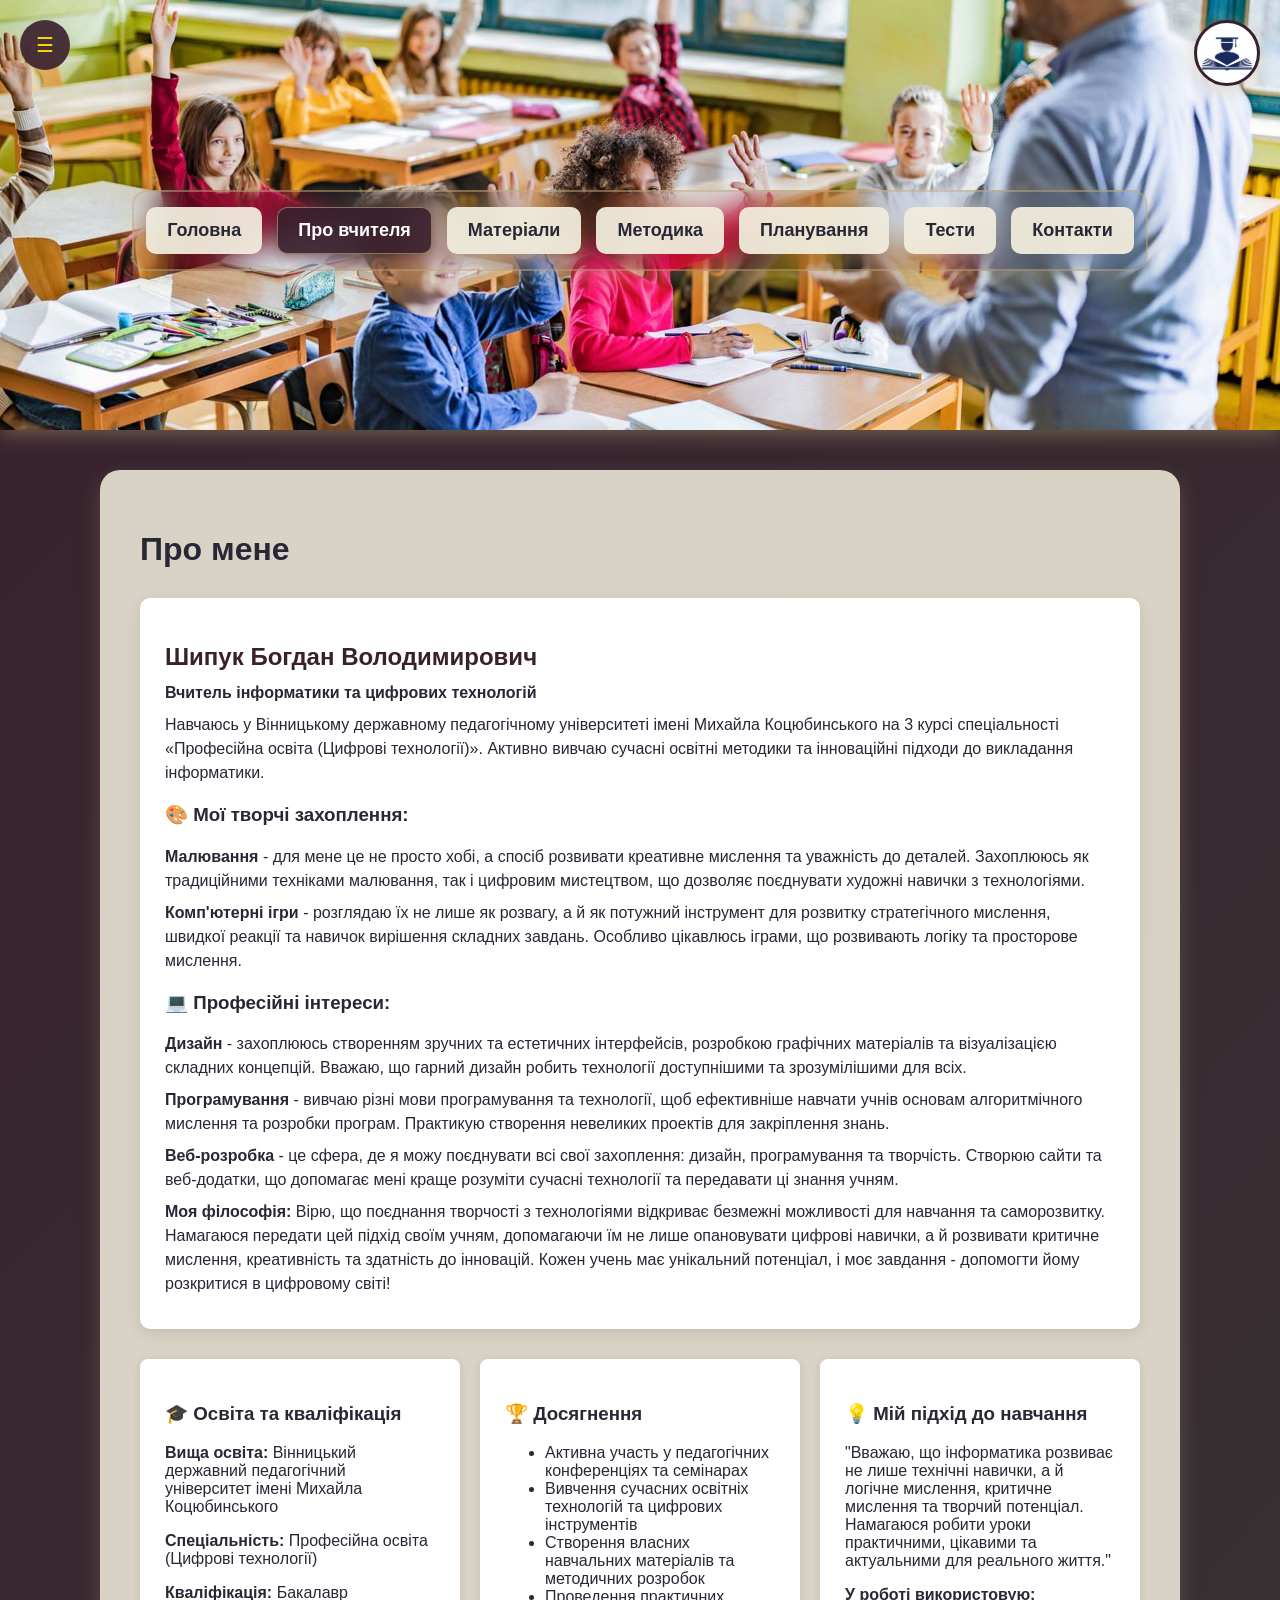
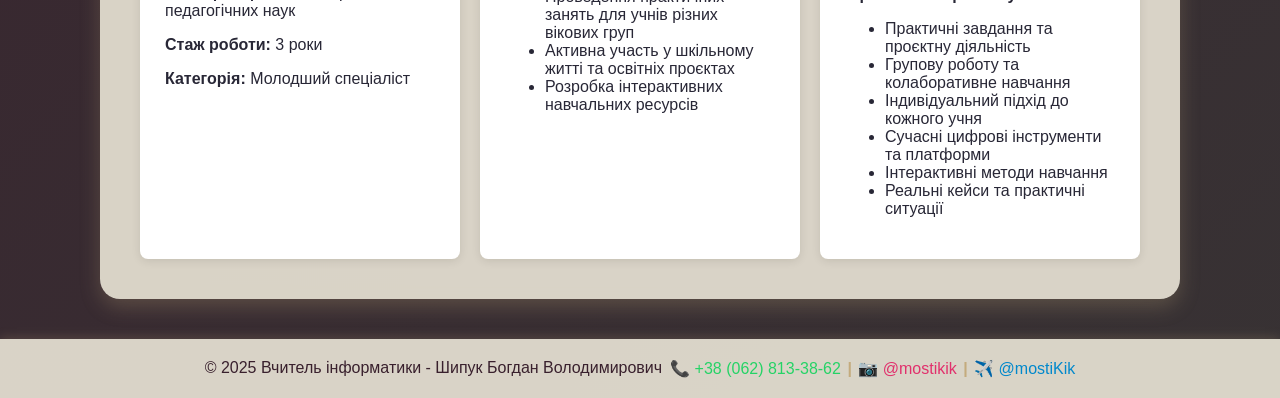
==== about.html @ 73296c1c "Add files via upload" ====
<!DOCTYPE html>
<html lang="uk">
<head>
    <meta charset="UTF-8">
    <meta name="viewport" content="width=device-width,initial-scale=1">
    <title>Про вчителя</title>
    <link rel="stylesheet" href="style.css">
    <link rel="icon" type="image/png" href="images/icon.png">
</head>
<body>

<button class="menu-toggle" id="menuToggle">☰</button>

<header id="mainHeader">
  <div class="container">
    <nav>
      <ul class="menu">
        <li><a href="index.html">Головна</a></li>
        <li><a href="about.html" class="active">Про вчителя</a></li>
        <li><a href="materials.html">Матеріали</a></li>
        <li><a href="methodology.html">Методика</a></li>
        <li><a href="planning.html">Планування</a></li>
        <li><a href="tests.html">Тести</a></li>
        <li><a href="contacts.html">Контакти</a></li>
      </ul>
    </nav>
  </div>
</header>

<main class="container" id="mainContent">
  <h1>Про мене</h1>
  
  <!-- Основний блок про вчителя -->
  <div class="teacher-preview">
    <div class="teacher-info">
      <h2>Шипук Богдан Володимирович</h2>
      <p><strong>Вчитель інформатики та цифрових технологій</strong></p>
      <p>Навчаюсь у Вінницькому державному педагогічному університеті імені Михайла Коцюбинського на 3 курсі спеціальності «Професійна освіта (Цифрові технології)». Активно вивчаю сучасні освітні методики та інноваційні підходи до викладання інформатики.</p>
      
      <h3>🎨 Мої творчі захоплення:</h3>
      <p><strong>Малювання</strong> - для мене це не просто хобі, а спосіб розвивати креативне мислення та уважність до деталей. Захоплююсь як традиційними техніками малювання, так і цифровим мистецтвом, що дозволяє поєднувати художні навички з технологіями.</p>
      
      <p><strong>Комп'ютерні ігри</strong> - розглядаю їх не лише як розвагу, а й як потужний інструмент для розвитку стратегічного мислення, швидкої реакції та навичок вирішення складних завдань. Особливо цікавлюсь іграми, що розвивають логіку та просторове мислення.</p>
      
      <h3>💻 Професійні інтереси:</h3>
      <p><strong>Дизайн</strong> - захоплююсь створенням зручних та естетичних інтерфейсів, розробкою графічних матеріалів та візуалізацією складних концепцій. Вважаю, що гарний дизайн робить технології доступнішими та зрозумілішими для всіх.</p>
      
      <p><strong>Програмування</strong> - вивчаю різні мови програмування та технології, щоб ефективніше навчати учнів основам алгоритмічного мислення та розробки програм. Практикую створення невеликих проектів для закріплення знань.</p>
      
      <p><strong>Веб-розробка</strong> - це сфера, де я можу поєднувати всі свої захоплення: дизайн, програмування та творчість. Створюю сайти та веб-додатки, що допомагає мені краще розуміти сучасні технології та передавати ці знання учням.</p>
      
      <p><strong>Моя філософія:</strong> Вірю, що поєднання творчості з технологіями відкриває безмежні можливості для навчання та саморозвитку. Намагаюся передати цей підхід своїм учням, допомагаючи їм не лише опановувати цифрові навички, а й розвивати критичне мислення, креативність та здатність до інновацій. Кожен учень має унікальний потенціал, і моє завдання - допомогти йому розкритися в цифровому світі!</p>
    </div>
  </div>

  <div class="about-grid">
    <div class="about-item">
      <h3>🎓 Освіта та кваліфікація</h3>
      <p><strong>Вища освіта:</strong> Вінницький державний педагогічний університет імені Михайла Коцюбинського</p>
      <p><strong>Спеціальність:</strong> Професійна освіта (Цифрові технології)</p>
      <p><strong>Кваліфікація:</strong> Бакалавр педагогічних наук</p>
      <p><strong>Стаж роботи:</strong> 3 роки</p>
      <p><strong>Категорія:</strong> Молодший спеціаліст</p>
    </div>

    <div class="about-item">
      <h3>🏆 Досягнення</h3>
      <ul>
        <li>Активна участь у педагогічних конференціях та семінарах</li>
        <li>Вивчення сучасних освітніх технологій та цифрових інструментів</li>
        <li>Створення власних навчальних матеріалів та методичних розробок</li>
        <li>Проведення практичних занять для учнів різних вікових груп</li>
        <li>Активна участь у шкільному житті та освітніх проєктах</li>
        <li>Розробка інтерактивних навчальних ресурсів</li>
      </ul>
    </div>

    <div class="about-item">
      <h3>💡 Мій підхід до навчання</h3>
      <p>"Вважаю, що інформатика розвиває не лише технічні навички, а й логічне мислення, критичне мислення та творчий потенціал. Намагаюся робити уроки практичними, цікавими та актуальними для реального життя."</p>
      <p><strong>У роботі використовую:</strong></p>
      <ul>
        <li>Практичні завдання та проєктну діяльність</li>
        <li>Групову роботу та колаборативне навчання</li>
        <li>Індивідуальний підхід до кожного учня</li>
        <li>Сучасні цифрові інструменти та платформи</li>
        <li>Інтерактивні методи навчання</li>
        <li>Реальні кейси та практичні ситуації</li>
      </ul>
    </div>
  </div>
</main>

<footer class="footer">
  <div class="footer-content">
    <div class="footer-text">© 2025 Вчитель інформатики - Шипук Богдан Володимирович</div>
    <div class="social-links">
      <a href="tel:+380628133862" class="social-link">📞 +38 (062) 813-38-62</a>
      <span class="contact-separator">|</span>
      <a href="https://instagram.com/mostikik" class="social-link" target="_blank">📷 @mostikik</a>
      <span class="contact-separator">|</span>
      <a href="https://t.me/mostiKik" class="social-link telegram" target="_blank">✈️ @mostiKik</a>
    </div>
  </div>
</footer>

<script src="script.js"></script>
</body>
</html>
---- style.css ----
/* Загальні стилі */
body {
  margin: 0;
  font-family: "Poppins", sans-serif;
  color: #282736;
  background: linear-gradient(135deg, #39202D, #373836, #636D64, #C4AB7D);
  background-size: 400% 400%;
  animation: gradientMove 15s ease infinite;
}

@keyframes gradientMove {
  0% { background-position: 0% 50%; }
  50% { background-position: 100% 50%; }
  100% { background-position: 0% 50%; }
}

/* Шапка */
header {
  text-align: center;
  padding: 60px 20px 70px 20px;
  background: 
    url('images/happy-teacher-in-a-classroom.jpg') center/cover no-repeat,
    rgba(236, 230, 215, 0.75);
  box-shadow: 0 4px 20px rgba(201, 186, 125, 0.4);
  position: relative;
  z-index: 1000;
  min-height: 300px;
  display: flex;
  flex-direction: column;
  justify-content: center;
  transition: all 0.5s ease;
}

header.hidden {
  transform: translateY(-100%);
  height: 0;
  overflow: hidden;
}

/* Фото вчителя в header */
header::after {
  content: '';
  position: absolute;
  top: 20px;
  right: 20px;
  width: 60px;
  height: 60px;
  background: url('images/logo.png') center/cover no-repeat;
  border-radius: 50%;
  border: 3px solid #39202D;
  box-shadow: 0 4px 20px rgba(201, 186, 125, 0.4);
  backdrop-filter: blur(15px);
  z-index: 2;
}

.header-overlay {
  content: '';
  position: absolute;
  top: 0;
  left: 0;
  right: 0;
  bottom: 0;
  background: linear-gradient(
    135deg,
    rgba(57, 32, 45, 0.1) 0%,
    rgba(55, 56, 54, 0.1) 50%,
    rgba(196, 171, 125, 0.1) 100%
  );
  z-index: 1;
}

header .container {
  max-width: 1200px;
  margin: 0 auto;
  position: relative;
  z-index: 2;
  display: flex;
  align-items: center;
  justify-content: space-between;
  padding: 15px 0;
}

/* Логотип */
.logo {
  display: flex;
  align-items: center;
  gap: 10px;
  font-size: 24px;
  font-weight: bold;
  color: #39202D;
  text-decoration: none;
  margin-right: 30px;
}

.logo-photo {
  width: 50px;
  height: 50px;
  object-fit: cover;
  border-radius: 8px;
  border: 2px solid #39202D;
  box-shadow: 0 4px 20px rgba(201, 186, 125, 0.4);
  backdrop-filter: blur(15px);
}

/* Кнопка меню */
.menu-toggle {
  position: fixed;
  top: 20px;
  left: 20px;
  width: 50px;
  height: 50px;
  background: rgba(57, 32, 45, 0.9);
  color: #FFD700;
  border: none;
  border-radius: 50%;
  font-size: 20px;
  cursor: pointer;
  z-index: 1001;
  box-shadow: 0 4px 20px rgba(201, 186, 125, 0.4);
  backdrop-filter: blur(15px);
  transition: all 0.3s ease;
}

.menu-toggle:hover {
  background: rgba(57, 32, 45, 1);
  transform: scale(1.1);
}

/* Меню */
nav {
  margin-top: 40px;
  position: relative;
  z-index: 3;
}

nav ul.menu {
  list-style: none;
  margin: 0 auto;
  padding: 15px;
  display: flex;
  justify-content: center;
  gap: 15px;
  background: transparent;
  backdrop-filter: blur(15px);
  box-shadow: 0 8px 30px rgba(201, 186, 125, 0.4);
  border: 2px solid rgba(196, 171, 125, 0.5);
  border-radius: 15px;
  position: relative;
  flex-wrap: nowrap;
  white-space: nowrap;
  max-width: calc(100% - 40px);
}

nav ul.menu::before {
  content: '';
  position: absolute;
  top: -5px;
  left: -5px;
  right: -5px;
  bottom: -5px;
  background: transparent;
  border-radius: 18px;
  z-index: -1;
  opacity: 0.3;
}

nav ul.menu li {
  position: relative;
  flex-shrink: 0;
}

/* Кнопки меню */
nav ul.menu li a {
  display: block;
  padding: 12px 20px;
  color: #282736;
  text-decoration: none;
  font-weight: 600;
  font-size: 18px;
  transition: all 0.3s ease;
  border-radius: 10px;
  border: 1px solid transparent;
  background: rgba(240, 235, 220, 0.95);
  white-space: nowrap;
}

nav ul.menu li a:hover {
  color: #FFFFFF;
  background: rgba(57, 32, 45, 0.9);
  transform: translateY(-3px);
  border-color: rgba(196, 171, 125, 0.6);
  box-shadow: 0 6px 20px rgba(57, 32, 45, 0.5);
}

nav ul.menu li a.active {
  color: #FFFFFF;
  background: rgba(57, 32, 45, 0.9);
  box-shadow: 0 4px 15px rgba(57, 32, 45, 0.5);
  border-color: rgba(196, 171, 125, 0.6);
}

/* Підменю */
nav ul.submenu {
  display: none;
  position: absolute;
  top: 100%;
  left: 0;
  background: rgba(40, 39, 54, 0.85);
  border-radius: 12px;
  list-style: none;
  padding: 12px 0;
  margin: 5px 0 0 0;
  min-width: 220px;
  box-shadow: 0 10px 25px rgba(0, 0, 0, 0.3);
  z-index: 9999;
  border: 1px solid rgba(196, 171, 125, 0.4);
  backdrop-filter: blur(15px);
}

nav ul.submenu li a {
  display: block;
  padding: 12px 22px;
  color: #ECE6D7;
  text-decoration: none;
  font-size: 16px;
  border-radius: 6px;
  background: transparent;
  margin: 0 8px;
  transition: all 0.3s ease;
}

nav ul.submenu li a:hover {
  background: rgba(196, 171, 125, 0.8);
  color: #282736;
  transform: translateX(5px);
  box-shadow: 0 4px 12px rgba(196, 171, 125, 0.4);
}

nav ul.menu li.dropdown:hover > ul.submenu {
  display: block;
}

/* Основна частина */
main {
  max-width: 1000px;
  margin: 40px auto;
  background: rgba(236, 230, 215, 0.9);
  border-radius: 20px;
  padding: 40px;
  box-shadow: 0 8px 20px rgba(196, 171, 125, 0.25);
  backdrop-filter: blur(6px);
  transition: margin-top 0.5s ease;
}

main.menu-hidden {
  margin-top: -200px;
}

/* Блок про вчителя */
.teacher-preview {
  display: flex;
  align-items: center;
  gap: 30px;
  margin: 30px 0;
  padding: 25px;
  background: white;
  border-radius: 10px;
  box-shadow: 0 4px 15px rgba(0, 0, 0, 0.1);
}

.teacher-photo {
  width: 150px;
  height: 150px;
  object-fit: cover;
  border-radius: 50%;
  border: 4px solid #39202D;
  box-shadow: 0 4px 20px rgba(201, 186, 125, 0.4);
  backdrop-filter: blur(15px);
}

.teacher-info h2 {
  color: #39202D;
  margin-bottom: 10px;
}

.teacher-info p {
  margin: 8px 0;
  line-height: 1.5;
}

/* Картки особливостей */
.features-grid {
  display: grid;
  grid-template-columns: repeat(auto-fit, minmax(300px, 1fr));
  gap: 20px;
  margin: 30px 0;
}

.feature-card {
  background: white;
  padding: 20px;
  border-radius: 8px;
  box-shadow: 0 2px 10px rgba(0,0,0,0.1);
  border-left: 4px solid #39202D;
}

.feature-card h3 {
  color: #39202D;
  margin-bottom: 10px;
}

/* Що є на сайті */
.site-features {
  background: white;
  padding: 25px;
  border-radius: 10px;
  box-shadow: 0 4px 15px rgba(0, 0, 0, 0.1);
  margin: 30px 0;
}

.site-features h2 {
  color: #39202D;
  margin-bottom: 20px;
  text-align: center;
}

.features-list {
  display: grid;
  grid-template-columns: repeat(auto-fit, minmax(250px, 1fr));
  gap: 15px;
  list-style: none;
  padding: 0;
}

.features-list li {
  padding: 12px;
  background: #f8f9fa;
  border-radius: 6px;
  border-left: 4px solid #FFD700;
  transition: all 0.3s ease;
}

.features-list li:hover {
  background: #e9ecef;
  transform: translateX(5px);
}

/* Новини */
.news-item {
  background: #f8f9fa;
  border-radius: 8px;
  padding: 15px;
  margin: 15px 0;
  border-left: 4px solid #FFD700;
}

.news-item h3 {
  color: #39202D;
  margin: 0 0 10px 0;
}

/* Стилі для сторінки "Про вчителя" */
.about-grid {
  display: grid;
  grid-template-columns: repeat(auto-fit, minmax(300px, 1fr));
  gap: 20px;
  margin-top: 30px;
}

.about-item {
  background: white;
  padding: 25px;
  border-radius: 8px;
  box-shadow: 0 2px 10px rgba(0,0,0,0.1);
}

/* Стилі для сторінки "Матеріали" */
.materials-grid {
  display: grid;
  grid-template-columns: repeat(auto-fit, minmax(350px, 1fr));
  gap: 30px;
  margin-top: 30px;
}

.material-category {
  background: white;
  padding: 30px;
  border-radius: 15px;
  box-shadow: 0 8px 25px rgba(57, 32, 45, 0.15);
  border-left: 5px solid #39202D;
  transition: transform 0.3s ease;
}

.material-category:hover {
  transform: translateY(-5px);
}

.material-category h3 {
  color: #39202D;
  margin-bottom: 20px;
  text-align: center;
  font-size: 1.4em;
  border-bottom: 2px solid #C4AB7D;
  padding-bottom: 10px;
}

.material-category ul {
  list-style: none;
  padding: 0;
  margin: 0;
}

.material-category li {
  margin: 12px 0;
  padding: 0;
}

.material-category a {
  display: block;
  padding: 12px 15px;
  background: #f8f9fa;
  color: #39202D;
  text-decoration: none;
  border-radius: 8px;
  border-left: 4px solid #C4AB7D;
  transition: all 0.3s ease;
  font-weight: 500;
}

.material-category a:hover {
  background: #39202D;
  color: white;
  transform: translateX(5px);
  border-left-color: #FFD700;
}

/* Стилі для сторінки "Методика" */
.methodology-grid {
  display: grid;
  grid-template-columns: repeat(auto-fit, minmax(400px, 1fr));
  gap: 30px;
  margin-top: 30px;
}

.methodology-item {
  background: white;
  padding: 25px;
  border-radius: 10px;
  box-shadow: 0 4px 15px rgba(0,0,0,0.1);
  transition: transform 0.3s ease;
}

.methodology-item:hover {
  transform: translateY(-5px);
}

.presentation-list, .methodology-list {
  list-style: none;
  padding: 0;
}

.presentation-list li, .methodology-list li {
  margin: 10px 0;
  padding: 8px;
  background: #f8f9fa;
  border-radius: 6px;
  border-left: 4px solid #39202D;
  transition: all 0.3s ease;
}

.presentation-list li:hover, .methodology-list li:hover {
  background: #e9ecef;
  border-left-color: #FFD700;
}

.presentation-list a, .methodology-list a {
  color: #39202D;
  text-decoration: none;
  display: block;
  padding: 5px;
  font-weight: 500;
}

.presentation-list a:hover, .methodology-list a:hover {
  color: #FFD700;
}

.grade-section {
  margin: 15px 0;
}

.grade-section h4 {
  color: #39202D;
  margin: 0 0 8px 0;
  font-size: 16px;
  border-bottom: 1px solid #FFD700;
  padding-bottom: 3px;
}

/* Стилі для сторінки "Контакти" */
.contact-simple {
  display: grid;
  grid-template-columns: repeat(auto-fit, minmax(280px, 1fr));
  gap: 25px;
  margin-top: 40px;
}

.contact-card {
  background: white;
  padding: 30px 25px;
  border-radius: 15px;
  box-shadow: 0 8px 25px rgba(57, 32, 45, 0.15);
  text-align: center;
  transition: all 0.3s ease;
  border: 2px solid transparent;
  position: relative;
  overflow: hidden;
  cursor: pointer;
}

.contact-card::before {
  content: '';
  position: absolute;
  top: 0;
  left: 0;
  right: 0;
  height: 4px;
  background: linear-gradient(135deg, #39202D, #C4AB7D);
}

.contact-card:hover {
  transform: translateY(-8px);
  box-shadow: 0 15px 35px rgba(57, 32, 45, 0.25);
  border-color: #C4AB7D;
}

.contact-card h3 {
  margin-bottom: 15px;
  color: #39202D;
  font-size: 1.3em;
  font-weight: 600;
}

.contact-card p {
  color: #555;
  font-size: 1.1em;
  margin: 0;
  font-weight: 500;
}

.contact-card a {
  text-decoration: none;
  color: inherit;
  display: block;
}

.contact-card[data-email]::after,
.contact-card[data-tel]::after,
.contact-card[data-telegram]::after,
.contact-card[data-instagram]::after {
  content: '↗';
  position: absolute;
  top: 15px;
  right: 15px;
  opacity: 0;
  transition: all 0.3s ease;
  font-size: 1.2em;
}

.contact-card:hover::after {
  opacity: 1;
  transform: translate(3px, -3px);
}

.contact-card:active {
  transform: translateY(-2px) scale(0.98);
}

/* Форма зворотного зв'язку */
.contact-form {
  background: white;
  padding: 30px;
  border-radius: 15px;
  box-shadow: 0 8px 25px rgba(57, 32, 45, 0.15);
  margin-top: 40px;
  border-top: 4px solid #39202D;
}

.contact-form h3 {
  color: #39202D;
  margin-bottom: 25px;
  text-align: center;
  font-size: 1.4em;
}

.form-group {
  margin-bottom: 20px;
}

.form-group label {
  display: block;
  margin-bottom: 8px;
  color: #39202D;
  font-weight: 600;
}

.form-group input,
.form-group textarea {
  width: 100%;
  padding: 12px 15px;
  border: 2px solid #e0e0e0;
  border-radius: 8px;
  font-size: 16px;
  transition: all 0.3s ease;
  box-sizing: border-box;
  font-family: "Poppins", sans-serif;
}

.form-group input:focus,
.form-group textarea:focus {
  outline: none;
  border-color: #39202D;
  box-shadow: 0 0 0 3px rgba(57, 32, 45, 0.1);
}

.form-group textarea {
  resize: vertical;
  min-height: 120px;
}

.submit-btn {
  background: linear-gradient(135deg, #39202D, #C4AB7D);
  color: white;
  border: none;
  padding: 15px 30px;
  border-radius: 8px;
  font-size: 16px;
  font-weight: 600;
  cursor: pointer;
  transition: all 0.3s ease;
  width: 100%;
  font-family: "Poppins", sans-serif;
}

.submit-btn:hover {
  transform: translateY(-2px);
  box-shadow: 0 5px 15px rgba(57, 32, 45, 0.3);
}

.submit-btn:active {
  transform: translateY(0);
}

.form-message {
  padding: 15px;
  border-radius: 8px;
  margin-top: 20px;
  text-align: center;
  font-weight: 500;
  display: none;
}

.form-message.success {
  background: #d4edda;
  color: #155724;
  border: 1px solid #c3e6cb;
  display: block;
}

.form-message.error {
  background: #f8d7da;
  color: #721c24;
  border: 1px solid #f5c6cb;
  display: block;
}

/* Стилі для сторінки "Планування" */
.grades-grid {
  display: grid;
  grid-template-columns: repeat(auto-fit, minmax(300px, 1fr));
  gap: 25px;
  margin-top: 30px;
}

.grade-plan {
  background: white;
  padding: 25px;
  border-radius: 12px;
  box-shadow: 0 4px 15px rgba(0, 0, 0, 0.1);
  border-left: 5px solid #39202D;
}

.grade-plan h3 {
  color: #39202D;
  margin-bottom: 20px;
  text-align: center;
  font-size: 1.3em;
}

.grade-plan .month-plans {
  display: grid;
  gap: 12px;
}

.grade-plan .month-plan {
  background: #f8f9fa;
  padding: 15px;
  border-radius: 8px;
  border-left: 3px solid #C4AB7D;
}

.grade-plan .month-plan h4 {
  color: #39202D;
  margin: 0 0 8px 0;
  font-size: 1em;
}

.grade-plan .month-plan p {
  margin: 0;
  color: #555;
  font-size: 0.9em;
  line-height: 1.4;
}

/* Кнопки завантаження */
.download-section {
  margin-top: 15px;
  text-align: center;
}

.download-btn {
  display: inline-block;
  background: linear-gradient(135deg, #39202D, #C4AB7D);
  color: white;
  padding: 12px 24px;
  border-radius: 10px;
  text-decoration: none;
  font-weight: 600;
  font-size: 14px;
  transition: all 0.3s ease;
  border: 2px solid transparent;
  box-shadow: 0 4px 15px rgba(57, 32, 45, 0.2);
  position: relative;
  overflow: hidden;
}

.download-btn::before {
  content: '';
  position: absolute;
  top: 0;
  left: -100%;
  width: 100%;
  height: 100%;
  background: linear-gradient(90deg, transparent, rgba(255,255,255,0.2), transparent);
  transition: left 0.5s;
}

.download-btn:hover {
  transform: translateY(-3px);
  box-shadow: 0 8px 25px rgba(57, 32, 45, 0.3);
  border-color: #FFD700;
}

.download-btn:hover::before {
  left: 100%;
}

.download-btn:active {
  transform: translateY(-1px);
}

/* Стилі для сторінки "Тести" */
.test-category {
  margin-bottom: 30px;
}

.test-list {
  display: grid;
  grid-template-columns: repeat(auto-fit, minmax(300px, 1fr));
  gap: 20px;
}

.test-item {
  background: white;
  padding: 20px;
  border-radius: 8px;
  box-shadow: 0 2px 10px rgba(0,0,0,0.1);
}

/* Кнопки */
.button {
  display: inline-block;
  padding: 10px 20px;
  background: #39202D;
  color: white;
  text-decoration: none;
  border-radius: 5px;
  transition: all 0.3s ease;
}

.button:hover {
  background: #FFD700;
  color: #39202D;
  transform: translateY(-2px);
}

/* Футер */
footer {
  text-align: center;
  padding: 20px;
  background: rgba(236, 230, 215, 0.9);
  box-shadow: 0 -2px 10px rgba(196, 171, 125, 0.2);
  margin-top: 40px;
}

.footer-content {
  display: flex;
  justify-content: center;
  align-items: center;
  flex-wrap: wrap;
  gap: 8px;
  text-align: center;
  font-size: 16px;
}

.footer-text {
  font-weight: 500;
  color: #39202D;
}

.contact-separator {
  color: #C4AB7D;
  font-weight: bold;
  margin: 0 2px;
}

.social-link {
  white-space: nowrap;
  text-decoration: none;
  font-weight: 500;
  transition: color 0.3s ease;
  color: #39202D;
}

.social-link:hover {
  color: #C4AB7D;
}

/* Кольори для різних типів посилань */
.social-link[href^="tel:"] {
  color: #25D366;
}

.social-link[href^="mailto:"] {
  color: #EA4335;
}

.social-link.telegram {
  color: #0088CC;
}

.social-link[href*="instagram"] {
  color: #E1306C;
}

/* Стилі для згорнутого меню */
#mainHeader.collapsed {
  height: 0;
  overflow: hidden;
  opacity: 0;
  visibility: hidden;
  transition: all 0.3s ease;
}

#mainHeader:not(.collapsed) {
  height: auto;
  opacity: 1;
  visibility: visible;
  transition: all 0.3s ease;
}

main.menu-collapsed {
  margin-top: -120px !important;
  transition: margin-top 0.3s ease;
}

.hidden {
  display: none !important;
}

/* Забезпечення контрастності тексту */
header h1, header p {
  text-shadow: 2px 2px 4px rgba(0, 0, 0, 0.3);
  color: #282736;
}

.header-content {
  position: relative;
  z-index: 2;
}

/* Адаптивність */
@media (max-width: 768px) {
  .menu-toggle {
    top: 10px;
    left: 10px;
    width: 40px;
    height: 40px;
    font-size: 16px;
  }
  
  main.menu-collapsed {
    margin-top: -150px;
  }

  nav ul.menu {
    margin: 0 20px;
    padding: 12px;
    gap: 8px;
    max-width: calc(100% - 40px);
    overflow-x: auto;
  }
  
  nav ul.menu li a {
    padding: 10px 16px;
    font-size: 16px;
  }
  
  nav ul.submenu {
    position: static;
    width: 100%;
    margin-top: 5px;
    border-radius: 8px;
  }
  
  header {
    padding: 40px 20px 50px 20px;
    min-height: 250px;
  }
  
  header::after {
    width: 45px;
    height: 45px;
    top: 15px;
    right: 15px;
  }
  
  nav {
    margin-top: 25px;
  }

  .logo {
    margin-right: 10px;
    gap: 6px;
  }

  .logo-photo {
    width: 35px;
    height: 35px;
  }

  .teacher-preview {
    flex-direction: column;
    text-align: center;
    gap: 20px;
  }

  .teacher-photo {
    width: 120px;
    height: 120px;
  }

  .features-grid {
    grid-template-columns: 1fr;
  }

  .features-list {
    grid-template-columns: 1fr;
  }

  .methodology-grid {
    grid-template-columns: 1fr;
    gap: 20px;
  }

  .methodology-item {
    padding: 20px;
  }

  .materials-grid {
    grid-template-columns: 1fr;
    gap: 20px;
  }
  
  .material-category {
    padding: 25px 20px;
  }

  .contact-simple {
    grid-template-columns: 1fr;
    gap: 20px;
    margin-top: 30px;
  }
  
  .contact-card {
    padding: 25px 20px;
  }
  
  .contact-card h3 {
    font-size: 1.2em;
  }
  
  .contact-card p {
    font-size: 1em;
  }

  .download-btn {
    padding: 10px 20px;
    font-size: 13px;
  }
  
  .grades-grid {
    grid-template-columns: repeat(auto-fit, minmax(250px, 1fr));
    gap: 20px;
  }

  .footer-content {
    font-size: 15px;
    gap: 6px;
  }
}

@media (max-width: 480px) {
  nav ul.menu {
    margin: 0 15px;
    padding: 10px;
    gap: 6px;
    max-width: calc(100% - 30px);
  }

  nav ul.menu li a {
    padding: 8px 12px;
    font-size: 14px;
  }
  
  header::after {
    width: 40px;
    height: 40px;
    top: 10px;
    right: 10px;
  }
  
  .logo-photo {
    width: 30px;
    height: 30px;
  }

  .contact-simple {
    gap: 15px;
  }
  
  .contact-card {
    padding: 20px 15px;
  }

  .download-btn {
    padding: 8px 16px;
    font-size: 12px;
  }
  
  .grades-grid {
    grid-template-columns: 1fr;
    gap: 15px;
  }

  .footer-content {
    flex-direction: column;
    gap: 5px;
  }
  
  .contact-separator {
    display: none;
  }
}
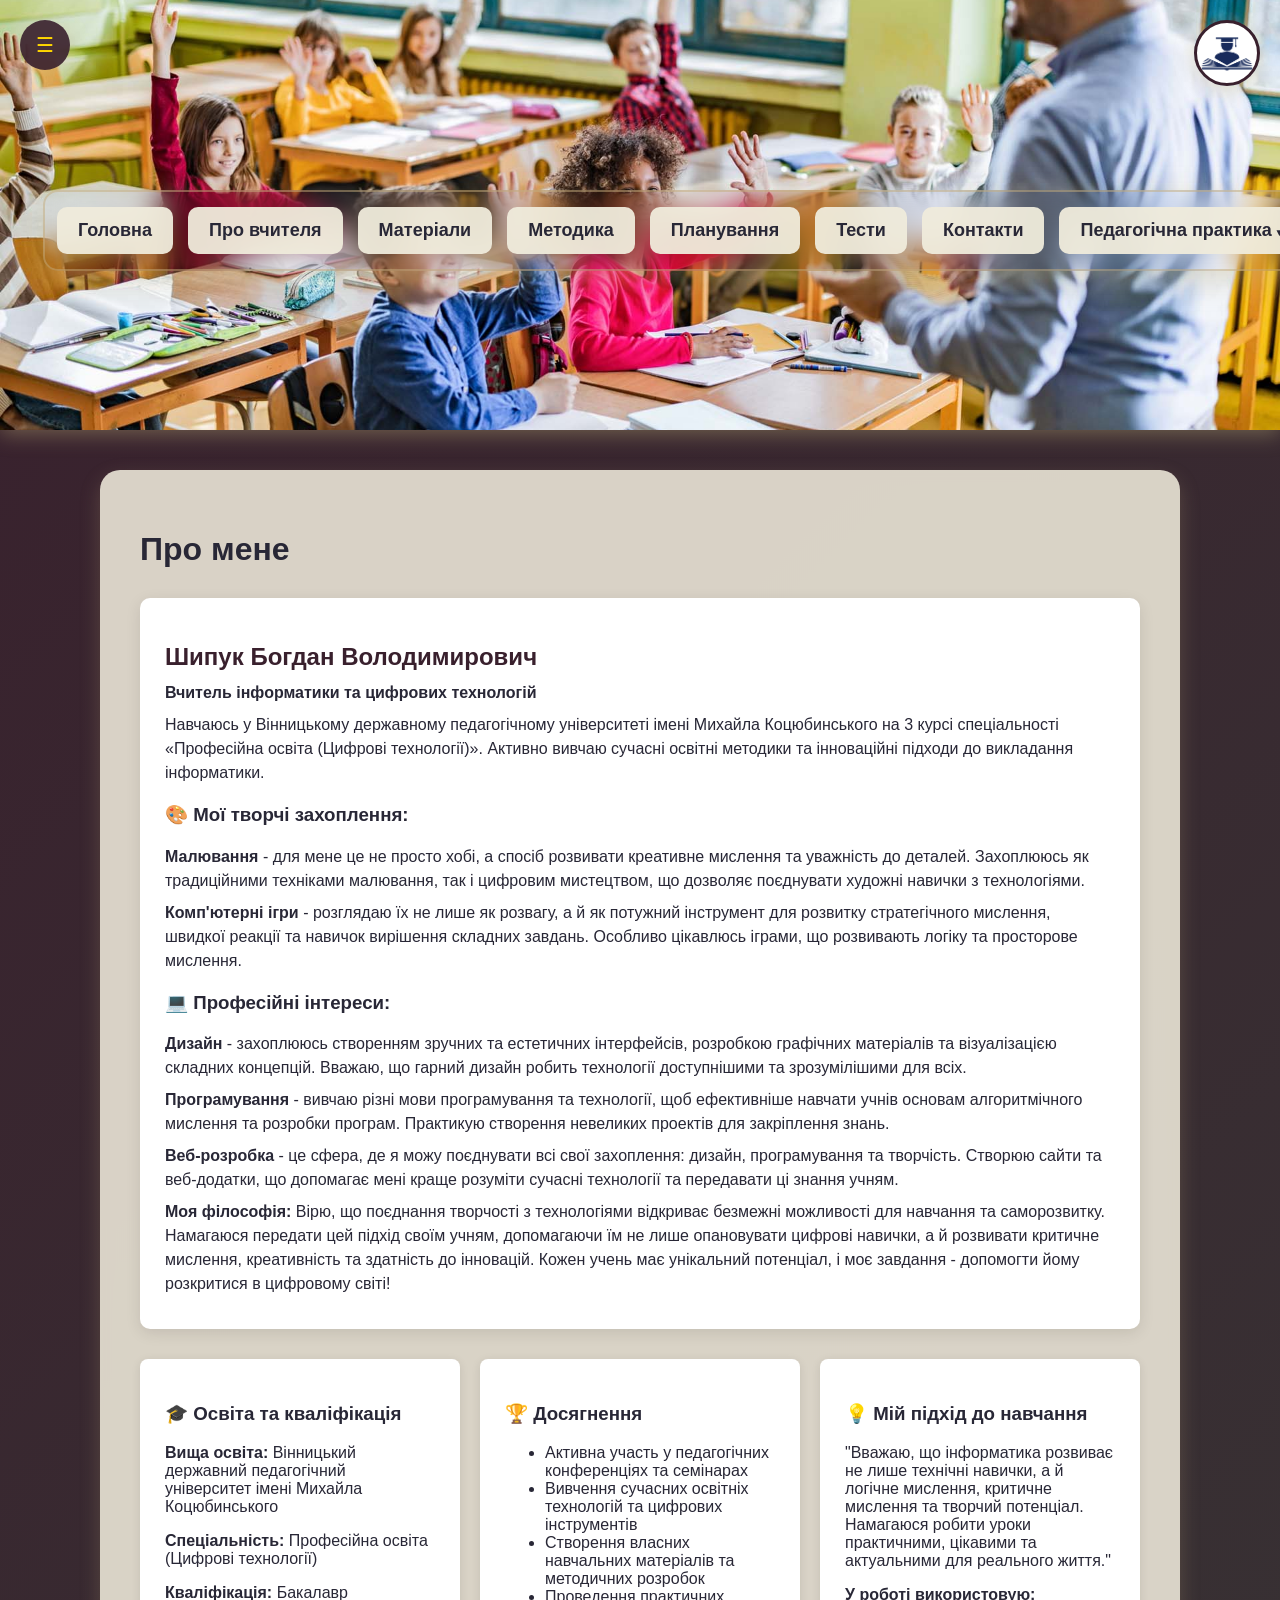
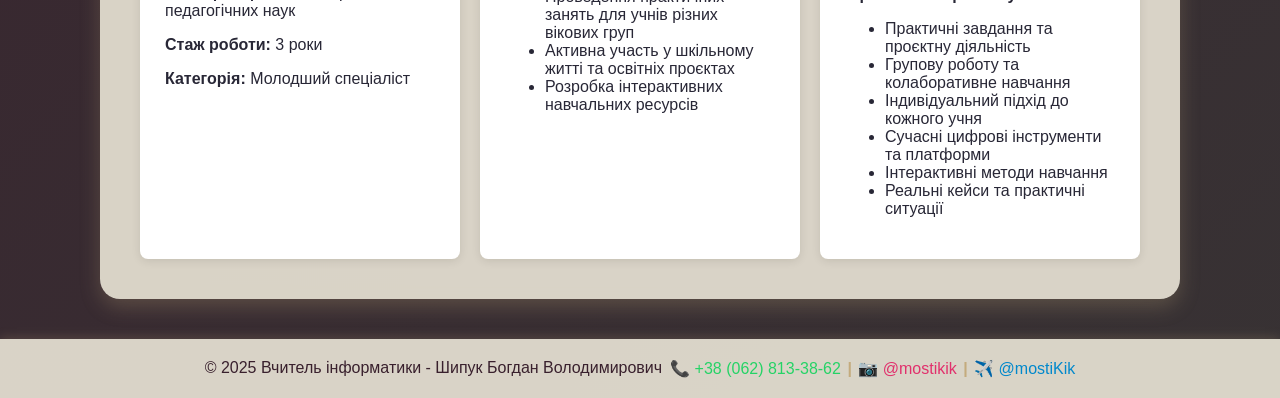
==== commit 9f9df7f9: "Update about.html" ====
--- a/about.html
+++ b/about.html
@@ -13,17 +13,25 @@
 
 <header id="mainHeader">
   <div class="container">
-    <nav>
-      <ul class="menu">
-        <li><a href="index.html">Головна</a></li>
-        <li><a href="about.html" class="active">Про вчителя</a></li>
-        <li><a href="materials.html">Матеріали</a></li>
-        <li><a href="methodology.html">Методика</a></li>
-        <li><a href="planning.html">Планування</a></li>
-        <li><a href="tests.html">Тести</a></li>
-        <li><a href="contacts.html">Контакти</a></li>
+<nav>
+  <ul class="menu">
+    <li><a href="index.html">Головна</a></li>
+    <li><a href="about.html">Про вчителя</a></li>
+    <li><a href="materials.html">Матеріали</a></li>
+    <li><a href="methodology.html">Методика</a></li>
+    <li><a href="planning.html">Планування</a></li>
+    <li><a href="tests.html">Тести</a></li>
+    <li><a href="contacts.html">Контакти</a></li>
+    <li class="dropdown">
+      <a href="#">Педагогічна практика</a>
+      <ul class="dropdown-menu">
+        <li><a href="practice.html">📝 Практика 1</a></li>
+        <li><a href="#" data-practice="2">💻 Практика 2</a></li>
+        <li><a href="#" data-practice="3">🌐 Практика 3</a></li>
       </ul>
-    </nav>
+    </li>
+  </ul>
+</nav>
   </div>
 </header>
 
@@ -102,8 +110,445 @@
       <a href="https://t.me/mostiKik" class="social-link telegram" target="_blank">✈️ @mostiKik</a>
     </div>
   </div>
+  <!-- Модальне вікно для практик 2 та 3 -->
+<div id="practiceModal" class="practice-modal" style="display: none; position: fixed; top: 0; left: 0; width: 100%; height: 100%; background: rgba(0,0,0,0.8); z-index: 2000; align-items: center; justify-content: center;">
+    <div class="modal-content" style="background: white; border-radius: 20px; max-width: 500px; width: 90%;">
+        <div class="modal-header" style="background: linear-gradient(135deg, #39202D, #C4AB7D); color: white; padding: 20px 25px; border-radius: 20px 20px 0 0; display: flex; justify-content: space-between; align-items: center;">
+            <h3 id="modalTitle" style="margin: 0;">Практика</h3>
+            <button class="modal-close" id="modalClose" style="background: none; border: none; color: white; font-size: 28px; cursor: pointer;">&times;</button>
+        </div>
+        <div class="modal-body" id="modalBody" style="padding: 25px; text-align: center;"></div>
+    </div>
+</div>
+
+<script>
+document.addEventListener('DOMContentLoaded', function() {
+    const modal = document.getElementById('practiceModal');
+    const modalTitle = document.getElementById('modalTitle');
+    const modalBody = document.getElementById('modalBody');
+    const modalClose = document.getElementById('modalClose');
+    
+    const practiceContent = {
+        2: {
+            title: "💻 Практика 2: Програмування",
+            content: `
+                <div style="font-size: 64px; margin-bottom: 20px;">🚧</div>
+                <div style="font-size: 24px; color: #39202D; margin-bottom: 15px;">Сторінка в розробці</div>
+                <div style="color: #666; line-height: 1.6; margin-bottom: 20px;">
+                    <p>Практика з програмування знаходиться на стадії підготовки.</p>
+                    <p>Слідкуйте за оновленнями!</p>
+                </div>
+                <button onclick="closeModalFunction()" style="display: inline-block; margin-top: 15px; padding: 10px 25px; background: linear-gradient(135deg, #39202D, #C4AB7D); color: white; border: none; border-radius: 8px; cursor: pointer;">Закрити</button>
+            `
+        },
+        3: {
+            title: "🌐 Практика 3: Веб-дизайн",
+            content: `
+                <div style="font-size: 64px; margin-bottom: 20px;">🎨</div>
+                <div style="font-size: 24px; color: #39202D; margin-bottom: 15px;">Сторінка в розробці</div>
+                <div style="color: #666; line-height: 1.6; margin-bottom: 20px;">
+                    <p>Практика з веб-дизайну готується до публікації.</p>
+                    <p>Незабаром тут з'являться цікаві матеріали!</p>
+                </div>
+                <button onclick="closeModalFunction()" style="display: inline-block; margin-top: 15px; padding: 10px 25px; background: linear-gradient(135deg, #39202D, #C4AB7D); color: white; border: none; border-radius: 8px; cursor: pointer;">Закрити</button>
+            `
+        }
+    };
+    
+    window.closeModalFunction = function() {
+        modal.style.display = 'none';
+    };
+    
+    document.querySelectorAll('.dropdown-menu a').forEach(link => {
+        link.addEventListener('click', function(e) {
+            const practiceId = this.getAttribute('data-practice');
+            const href = this.getAttribute('href');
+            
+            if (href === 'practice.html') {
+                return;
+            }
+            
+            if (practiceId === '2' || practiceId === '3') {
+                e.preventDefault();
+                const content = practiceContent[practiceId];
+                if (content) {
+                    modalTitle.textContent = content.title;
+                    modalBody.innerHTML = content.content;
+                    modal.style.display = 'flex';
+                }
+            }
+        });
+    });
+    
+    function closeModal() {
+        modal.style.display = 'none';
+    }
+    
+    if (modalClose) {
+        modalClose.addEventListener('click', closeModal);
+    }
+    
+    window.addEventListener('click', function(e) {
+        if (e.target === modal) {
+            closeModal();
+        }
+    });
+    
+    document.addEventListener('keydown', function(e) {
+        if (e.key === 'Escape' && modal.style.display === 'flex') {
+            closeModal();
+        }
+    });
+});
+</script><!-- Модальне вікно для практик 2 та 3 -->
+<div id="practiceModal" class="practice-modal" style="display: none; position: fixed; top: 0; left: 0; width: 100%; height: 100%; background: rgba(0,0,0,0.8); z-index: 2000; align-items: center; justify-content: center;">
+    <div class="modal-content" style="background: white; border-radius: 20px; max-width: 500px; width: 90%;">
+        <div class="modal-header" style="background: linear-gradient(135deg, #39202D, #C4AB7D); color: white; padding: 20px 25px; border-radius: 20px 20px 0 0; display: flex; justify-content: space-between; align-items: center;">
+            <h3 id="modalTitle" style="margin: 0;">Практика</h3>
+            <button class="modal-close" id="modalClose" style="background: none; border: none; color: white; font-size: 28px; cursor: pointer;">&times;</button>
+        </div>
+        <div class="modal-body" id="modalBody" style="padding: 25px; text-align: center;"></div>
+    </div>
+</div>
+
+<script>
+document.addEventListener('DOMContentLoaded', function() {
+    const modal = document.getElementById('practiceModal');
+    const modalTitle = document.getElementById('modalTitle');
+    const modalBody = document.getElementById('modalBody');
+    const modalClose = document.getElementById('modalClose');
+    
+    const practiceContent = {
+        2: {
+            title: "💻 Практика 2:",
+            content: `
+                <div style="font-size: 64px; margin-bottom: 20px;">🚧</div>
+                <div style="font-size: 24px; color: #39202D; margin-bottom: 15px;">Сторінка в розробці</div>
+                <div style="color: #666; line-height: 1.6; margin-bottom: 20px;">
+                    <p>Практика знаходиться на стадії підготовки.</p>
+                    <p>Слідкуйте за оновленнями!</p>
+                </div>
+                <button onclick="closeModalFunction()" style="display: inline-block; margin-top: 15px; padding: 10px 25px; background: linear-gradient(135deg, #39202D, #C4AB7D); color: white; border: none; border-radius: 8px; cursor: pointer;">Закрити</button>
+            `
+        },
+        3: {
+            title: "🌐 Практика 3:",
+            content: `
+                <div style="font-size: 64px; margin-bottom: 20px;">🎨</div>
+                <div style="font-size: 24px; color: #39202D; margin-bottom: 15px;">Сторінка в розробці</div>
+                <div style="color: #666; line-height: 1.6; margin-bottom: 20px;">
+                    <p>Практика готується до публікації.</p>
+                    <p>Незабаром тут з'являться цікаві матеріали!</p>
+                </div>
+                <button onclick="closeModalFunction()" style="display: inline-block; margin-top: 15px; padding: 10px 25px; background: linear-gradient(135deg, #39202D, #C4AB7D); color: white; border: none; border-radius: 8px; cursor: pointer;">Закрити</button>
+            `
+        }
+    };
+    
+    window.closeModalFunction = function() {
+        modal.style.display = 'none';
+    };
+    
+    document.querySelectorAll('.dropdown-menu a').forEach(link => {
+        link.addEventListener('click', function(e) {
+            const practiceId = this.getAttribute('data-practice');
+            const href = this.getAttribute('href');
+            
+            if (href === 'practice.html') {
+                return;
+            }
+            
+            if (practiceId === '2' || practiceId === '3') {
+                e.preventDefault();
+                const content = practiceContent[practiceId];
+                if (content) {
+                    modalTitle.textContent = content.title;
+                    modalBody.innerHTML = content.content;
+                    modal.style.display = 'flex';
+                }
+            }
+        });
+    });
+    
+    function closeModal() {
+        modal.style.display = 'none';
+    }
+    
+    if (modalClose) {
+        modalClose.addEventListener('click', closeModal);
+    }
+    
+    window.addEventListener('click', function(e) {
+        if (e.target === modal) {
+            closeModal();
+        }
+    });
+    
+    document.addEventListener('keydown', function(e) {
+        if (e.key === 'Escape' && modal.style.display === 'flex') {
+            closeModal();
+        }
+    });
+});
+</script>
 </footer>
-
 <script src="script.js"></script>
 </body>
-</html>+  <style>
+    /* Стилі для випадаючого меню */
+    .dropdown {
+      position: relative;
+    }
+    
+    .dropdown-menu {
+      position: absolute;
+      top: 100%;
+      left: 0;
+      background: white;
+      min-width: 220px;
+      border-radius: 10px;
+      box-shadow: 0 5px 20px rgba(0,0,0,0.2);
+      opacity: 0;
+      visibility: hidden;
+      transition: all 0.3s ease;
+      z-index: 100;
+      padding: 8px 0;
+      margin-top: 5px;
+    }
+    
+    .dropdown:hover .dropdown-menu {
+      opacity: 1;
+      visibility: visible;
+      margin-top: 0;
+    }
+    
+    .dropdown-menu li {
+      list-style: none;
+    }
+    
+    .dropdown-menu a {
+      display: block;
+      padding: 10px 20px;
+      color: #39202D;
+      text-decoration: none;
+      transition: all 0.3s ease;
+      font-size: 14px;
+      border-bottom: 1px solid #eee;
+    }
+    
+    .dropdown-menu a:last-child {
+      border-bottom: none;
+    }
+    
+    .dropdown-menu a:hover {
+      background: linear-gradient(135deg, #39202D, #C4AB7D);
+      color: white;
+      padding-left: 25px;
+    }
+    
+    .menu > li.dropdown > a::after {
+      content: " ▼";
+      font-size: 10px;
+    }
+    
+    /* Стилі для модального вікна */
+    .practice-modal {
+      display: none;
+      position: fixed;
+      top: 0;
+      left: 0;
+      width: 100%;
+      height: 100%;
+      background: rgba(0,0,0,0.8);
+      z-index: 2000;
+      align-items: center;
+      justify-content: center;
+      animation: fadeIn 0.3s ease;
+    }
+    
+    @keyframes fadeIn {
+      from { opacity: 0; }
+      to { opacity: 1; }
+    }
+    
+    .modal-content {
+      background: white;
+      border-radius: 20px;
+      max-width: 600px;
+      width: 90%;
+      max-height: 85vh;
+      overflow-y: auto;
+      box-shadow: 0 10px 40px rgba(0,0,0,0.3);
+      animation: slideDown 0.3s ease;
+    }
+    
+    @keyframes slideDown {
+      from {
+        opacity: 0;
+        transform: translateY(-50px);
+      }
+      to {
+        opacity: 1;
+        transform: translateY(0);
+      }
+    }
+    
+    .modal-header {
+      background: linear-gradient(135deg, #39202D, #C4AB7D);
+      color: white;
+      padding: 20px 25px;
+      border-radius: 20px 20px 0 0;
+      display: flex;
+      justify-content: space-between;
+      align-items: center;
+    }
+    
+    .modal-header h3 {
+      margin: 0;
+      font-size: 1.5em;
+    }
+    
+    .modal-close {
+      background: none;
+      border: none;
+      color: white;
+      font-size: 28px;
+      cursor: pointer;
+      transition: transform 0.3s ease;
+    }
+    
+    .modal-close:hover {
+      transform: scale(1.1);
+    }
+    
+    .modal-body {
+      padding: 25px;
+      text-align: center;
+    }
+    
+    .info-icon {
+      font-size: 64px;
+      margin-bottom: 20px;
+    }
+    
+    .info-title {
+      font-size: 24px;
+      color: #39202D;
+      margin-bottom: 15px;
+    }
+    
+    .info-text {
+      color: #666;
+      line-height: 1.6;
+      margin-bottom: 20px;
+    }
+    
+    .info-list {
+      text-align: left;
+      margin: 20px 0;
+      padding-left: 20px;
+    }
+    
+    .info-list li {
+      margin: 10px 0;
+      color: #555;
+    }
+    
+    .info-btn {
+      display: inline-block;
+      margin-top: 15px;
+      padding: 10px 25px;
+      background: linear-gradient(135deg, #39202D, #C4AB7D);
+      color: white;
+      text-decoration: none;
+      border-radius: 8px;
+      border: none;
+      cursor: pointer;
+      transition: all 0.3s ease;
+    }
+    
+    .info-btn:hover {
+      transform: translateY(-2px);
+      box-shadow: 0 5px 15px rgba(0,0,0,0.2);
+    }
+  </style>
+</head>
+<body>
+  <script src="script.js"></script>
+<script>
+document.addEventListener('DOMContentLoaded', function() {
+    const modal = document.getElementById('practiceModal');
+    const modalTitle = document.getElementById('modalTitle');
+    const modalBody = document.getElementById('modalBody');
+    const modalClose = document.getElementById('modalClose');
+    
+    const practiceContent = {
+        2: {
+            title: "💻 Практика 2:",
+            content: `
+                <div class="info-icon">🚧</div>
+                <div class="info-title">Сторінка в розробці</div>
+                <div class="info-text">
+                    <p>Практика знаходиться на стадії підготовки.</p>
+                    <p>Слідкуйте за оновленнями!</p>
+                </div>
+                <button class="info-btn" onclick="closeModalFunction()">Закрити</button>
+            `
+        },
+        3: {
+            title: "🌐 Практика 3: ",
+            content: `
+                <div class="info-icon">🎨</div>
+                <div class="info-title">Сторінка в розробці</div>
+                <div class="info-text">
+                    <p>Практика готується до публікації.</p>
+                    <p>Незабаром тут з'являться цікаві матеріали!</p>
+                </div>
+                <button class="info-btn" onclick="closeModalFunction()">Закрити</button>
+            `
+        }
+    };
+    
+    window.closeModalFunction = function() {
+        modal.style.display = 'none';
+    };
+    
+    document.querySelectorAll('.dropdown-menu a').forEach(link => {
+        link.addEventListener('click', function(e) {
+            const practiceId = this.getAttribute('data-practice');
+            const href = this.getAttribute('href');
+            
+            if (href === 'practice.html') {
+                return;
+            }
+            
+            if (practiceId === '2' || practiceId === '3') {
+                e.preventDefault();
+                const content = practiceContent[practiceId];
+                if (content) {
+                    modalTitle.textContent = content.title;
+                    modalBody.innerHTML = content.content;
+                    modal.style.display = 'flex';
+                }
+            }
+        });
+    });
+    
+    function closeModal() {
+        modal.style.display = 'none';
+    }
+    
+    modalClose.addEventListener('click', closeModal);
+    window.addEventListener('click', function(e) {
+        if (e.target === modal) closeModal();
+    });
+    document.addEventListener('keydown', function(e) {
+        if (e.key === 'Escape' && modal.style.display === 'flex') closeModal();
+    });
+});
+</script>
+</footer>
+
+<script src="script.js"></script>
+</body>
+</html>
